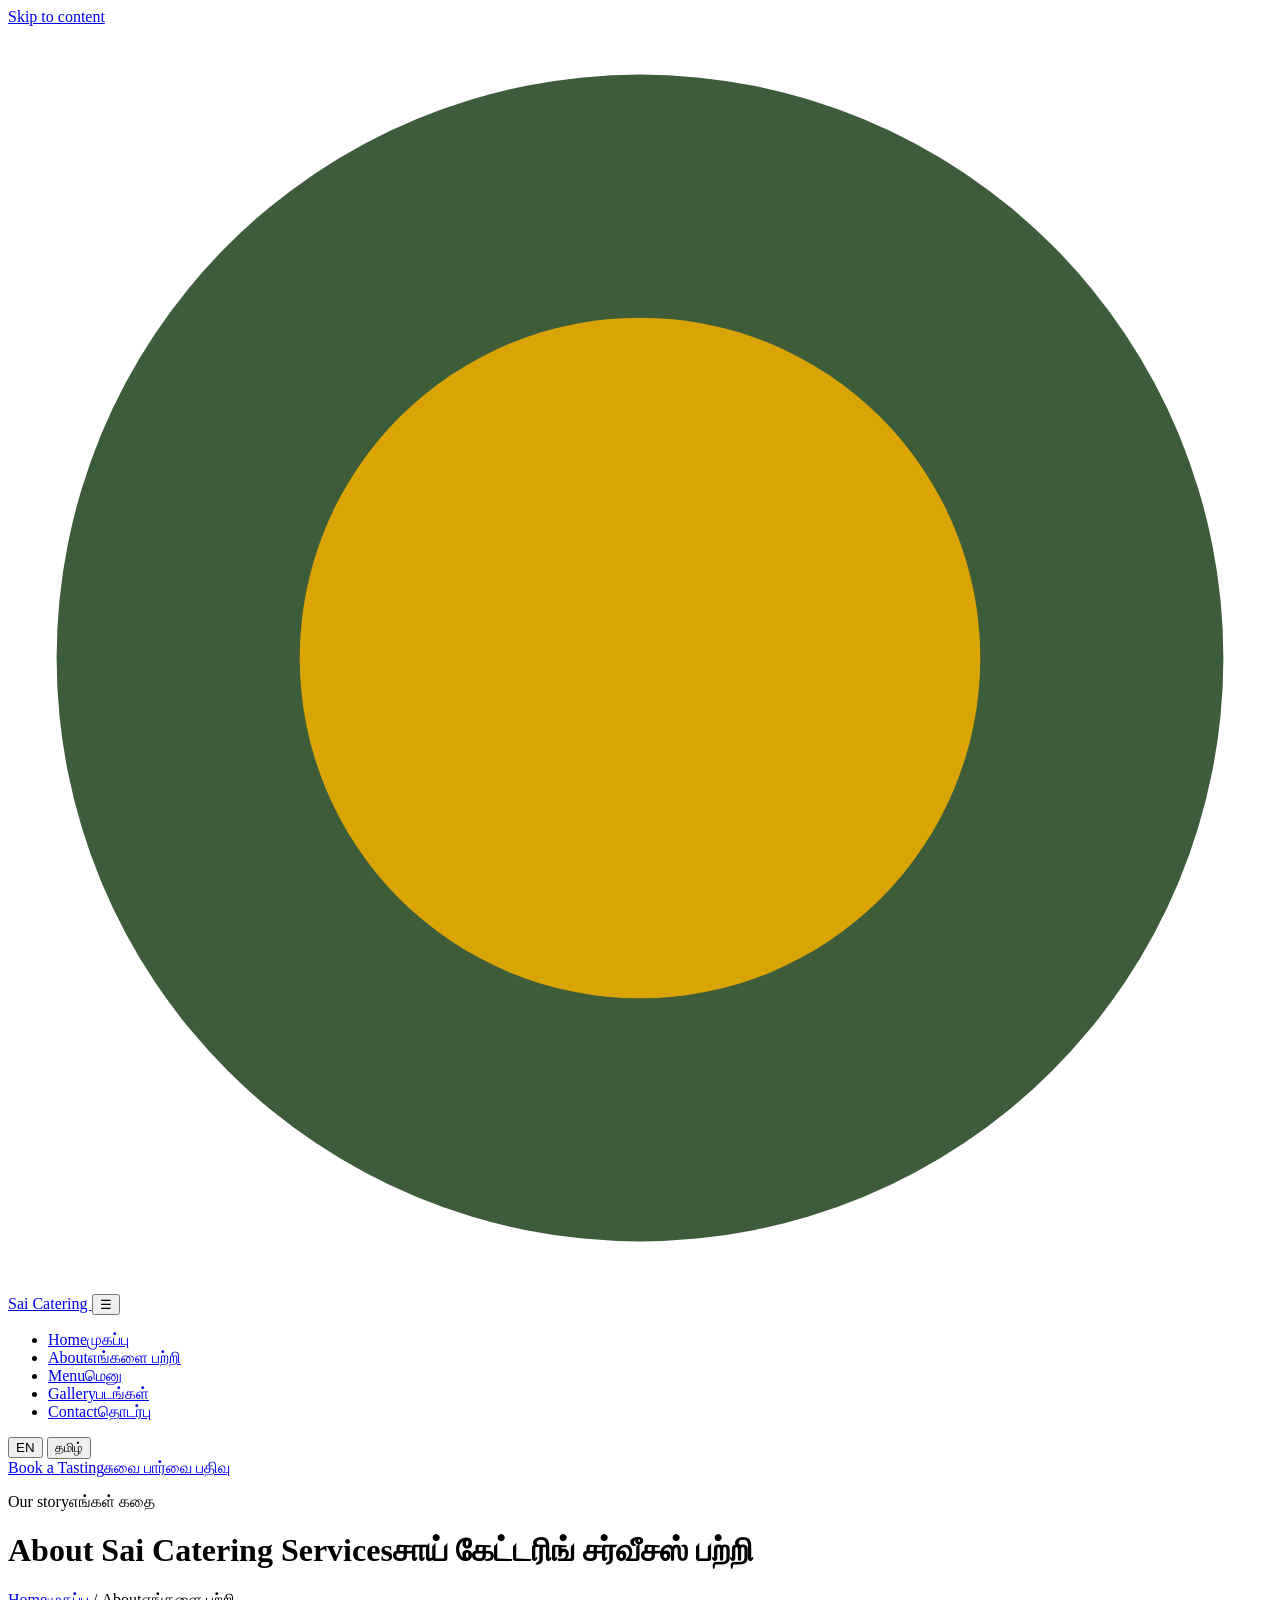
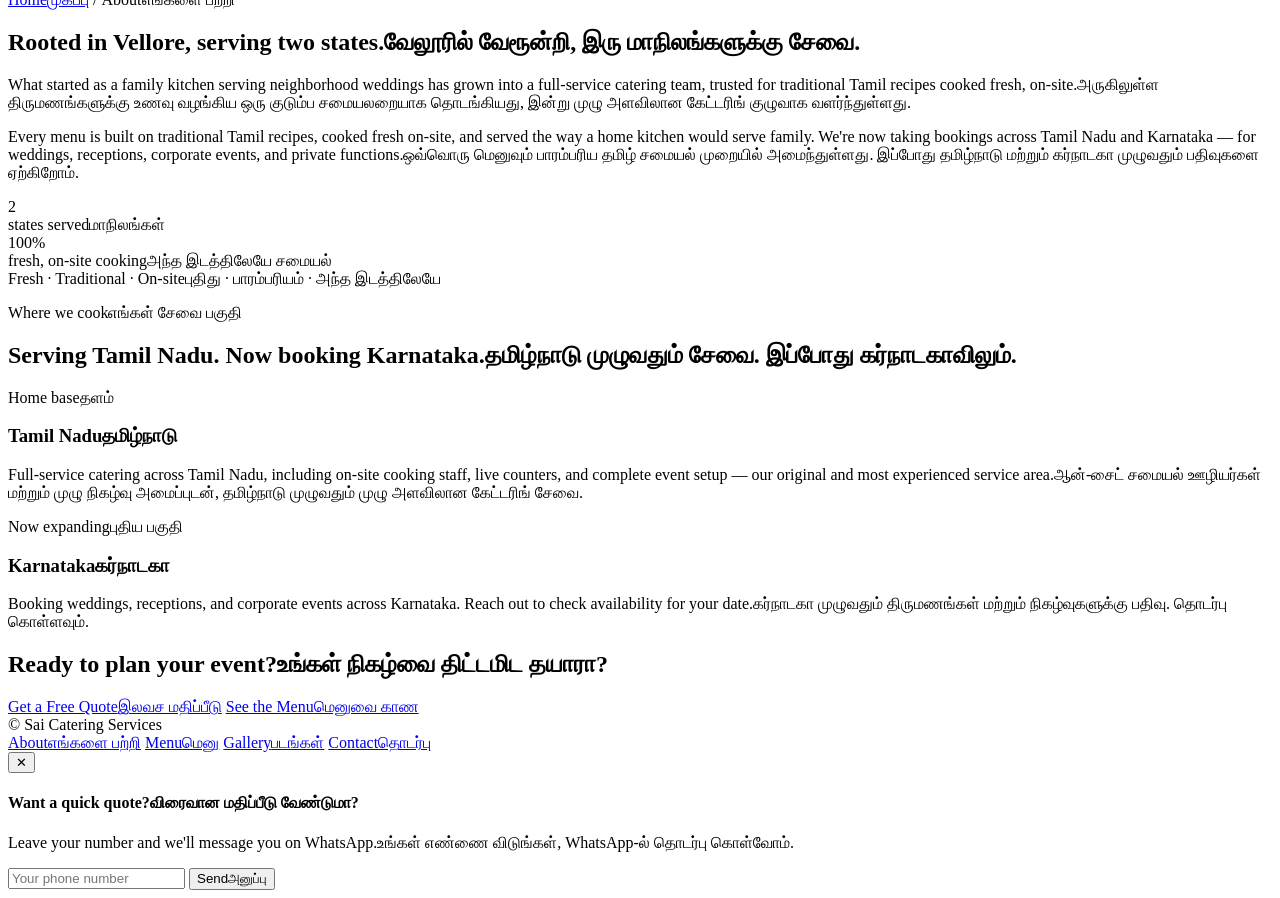
==== about.html @ 8b7ddb93 "Add files via upload" ====
<!DOCTYPE html>
<html lang="en">
<head>
<meta charset="UTF-8">
<meta name="viewport" content="width=device-width, initial-scale=1.0">
<title>About Us | Sai Catering Services</title>
<meta name="description" content="Sai Catering Services began as a family kitchen in Vellore and now caters weddings and events across Tamil Nadu and Karnataka.">
<link rel="canonical" href="https://saicateringservices.com/about.html">
<link rel="stylesheet" href="assets/style.css">
</head>
<body>
<a href="#main" class="skip-link">Skip to content</a>

<header>
  <nav class="nav wrap">
    <a href="index.html" class="brand">
      <svg class="leaf-mark" viewBox="0 0 26 26" fill="none"><circle cx="13" cy="13" r="12" fill="#3D5C3A"/><circle cx="13" cy="13" r="7" fill="#D9A404"/></svg>
      Sai Catering
    </a>
    <button class="nav-toggle" aria-label="Toggle menu" aria-expanded="false" id="navToggle">☰</button>
    <ul class="nav-links" id="navLinks">
      <li><a href="index.html"><span lang-en>Home</span><span lang-ta>முகப்பு</span></a></li>
      <li><a href="about.html" class="active"><span lang-en>About</span><span lang-ta>எங்களை பற்றி</span></a></li>
      <li><a href="menu.html"><span lang-en>Menu</span><span lang-ta>மெனு</span></a></li>
      <li><a href="gallery.html"><span lang-en>Gallery</span><span lang-ta>படங்கள்</span></a></li>
      <li><a href="contact.html"><span lang-en>Contact</span><span lang-ta>தொடர்பு</span></a></li>
    </ul>
    <div class="nav-right">
      <div class="lang-toggle">
        <button type="button" id="btnEn" class="active">EN</button>
        <button type="button" id="btnTa">தமிழ்</button>
      </div>
      <a href="contact.html" class="nav-cta"><span lang-en>Book a Tasting</span><span lang-ta>சுவை பார்வை பதிவு</span></a>
    </div>
  </nav>
</header>

<main id="main">
  <div class="page-banner">
    <p class="eyebrow"><span lang-en>Our story</span><span lang-ta>எங்கள் கதை</span></p>
    <h1><span lang-en>About Sai Catering Services</span><span lang-ta>சாய் கேட்டரிங் சர்வீசஸ் பற்றி</span></h1>
    <p class="crumb"><a href="index.html"><span lang-en>Home</span><span lang-ta>முகப்பு</span></a> / <span lang-en>About</span><span lang-ta>எங்களை பற்றி</span></p>
  </div>

  <section>
    <div class="wrap about-grid">
      <div class="about-copy">
        <h2><span lang-en>Rooted in Vellore, serving two states.</span><span lang-ta class="block">வேலூரில் வேரூன்றி, இரு மாநிலங்களுக்கு சேவை.</span></h2>
        <p><span lang-en>What started as a family kitchen serving neighborhood weddings has grown into a full-service catering team, trusted for traditional Tamil recipes cooked fresh, on-site.</span><span lang-ta>அருகிலுள்ள திருமணங்களுக்கு உணவு வழங்கிய ஒரு குடும்ப சமையலறையாக தொடங்கியது, இன்று முழு அளவிலான கேட்டரிங் குழுவாக வளர்ந்துள்ளது.</span></p>
        <p><span lang-en>Every menu is built on traditional Tamil recipes, cooked fresh on-site, and served the way a home kitchen would serve family. We're now taking bookings across Tamil Nadu and Karnataka — for weddings, receptions, corporate events, and private functions.</span><span lang-ta>ஒவ்வொரு மெனுவும் பாரம்பரிய தமிழ் சமையல் முறையில் அமைந்துள்ளது. இப்போது தமிழ்நாடு மற்றும் கர்நாடகா முழுவதும் பதிவுகளை ஏற்கிறோம்.</span></p>
        <div class="stat-row">
          <div class="stat"><div class="num">2</div><div class="label"><span lang-en>states served</span><span lang-ta>மாநிலங்கள்</span></div></div>
          <div class="stat"><div class="num">100%</div><div class="label"><span lang-en>fresh, on-site cooking</span><span lang-ta>அந்த இடத்திலேயே சமையல்</span></div></div>
        </div>
      </div>
      <div class="about-visual">
        <span class="tag"><span lang-en>Fresh · Traditional · On-site</span><span lang-ta>புதிது · பாரம்பரியம் · அந்த இடத்திலேயே</span></span>
      </div>
    </div>
  </section>

  <section class="area-section">
    <div class="wrap">
      <div class="section-head">
        <p class="eyebrow"><span lang-en>Where we cook</span><span lang-ta>எங்கள் சேவை பகுதி</span></p>
        <h2><span lang-en>Serving Tamil Nadu. Now booking Karnataka.</span><span lang-ta class="block">தமிழ்நாடு முழுவதும் சேவை. இப்போது கர்நாடகாவிலும்.</span></h2>
      </div>
      <div class="area-grid">
        <div class="area-card">
          <span class="pin"><span lang-en>Home base</span><span lang-ta>தளம்</span></span>
          <h3><span lang-en>Tamil Nadu</span><span lang-ta>தமிழ்நாடு</span></h3>
          <p><span lang-en>Full-service catering across Tamil Nadu, including on-site cooking staff, live counters, and complete event setup — our original and most experienced service area.</span><span lang-ta>ஆன்-சைட் சமையல் ஊழியர்கள் மற்றும் முழு நிகழ்வு அமைப்புடன், தமிழ்நாடு முழுவதும் முழு அளவிலான கேட்டரிங் சேவை.</span></p>
        </div>
        <div class="area-card">
          <span class="pin"><span lang-en>Now expanding</span><span lang-ta>புதிய பகுதி</span></span>
          <h3><span lang-en>Karnataka</span><span lang-ta>கர்நாடகா</span></h3>
          <p><span lang-en>Booking weddings, receptions, and corporate events across Karnataka. Reach out to check availability for your date.</span><span lang-ta>கர்நாடகா முழுவதும் திருமணங்கள் மற்றும் நிகழ்வுகளுக்கு பதிவு. தொடர்பு கொள்ளவும்.</span></p>
        </div>
      </div>
    </div>
  </section>

  <section class="cta-section">
    <div class="wrap">
      <h2><span lang-en>Ready to plan your event?</span><span lang-ta class="block">உங்கள் நிகழ்வை திட்டமிட தயாரா?</span></h2>
      <div class="cta-row">
        <a href="contact.html" class="btn-primary"><span lang-en>Get a Free Quote</span><span lang-ta>இலவச மதிப்பீடு</span></a>
        <a href="menu.html" class="btn-ghost"><span lang-en>See the Menu</span><span lang-ta>மெனுவை காண</span></a>
      </div>
    </div>
  </section>
</main>

<footer>
  <div class="footer-inner">
    <div>© <span id="year"></span> Sai Catering Services</div>
    <div class="footer-links">
      <a href="about.html"><span lang-en>About</span><span lang-ta>எங்களை பற்றி</span></a>
      <a href="menu.html"><span lang-en>Menu</span><span lang-ta>மெனு</span></a>
      <a href="gallery.html"><span lang-en>Gallery</span><span lang-ta>படங்கள்</span></a>
      <a href="contact.html"><span lang-en>Contact</span><span lang-ta>தொடர்பு</span></a>
    </div>
  </div>
</footer>

<div class="quote-popup" id="quotePopup" role="dialog" aria-label="Get a quote">
  <button class="qp-close" id="qpClose" aria-label="Close">✕</button>
  <h4><span lang-en>Want a quick quote?</span><span lang-ta>விரைவான மதிப்பீடு வேண்டுமா?</span></h4>
  <p><span lang-en>Leave your number and we'll message you on WhatsApp.</span><span lang-ta>உங்கள் எண்ணை விடுங்கள், WhatsApp-ல் தொடர்பு கொள்வோம்.</span></p>
  <form id="qpForm">
    <input type="tel" id="qpPhone" placeholder="Your phone number" inputmode="tel" required>
    <button type="submit"><span lang-en>Send</span><span lang-ta>அனுப்பு</span></button>
  </form>
</div>

<script src="assets/script.js"></script>
</body>
</html>
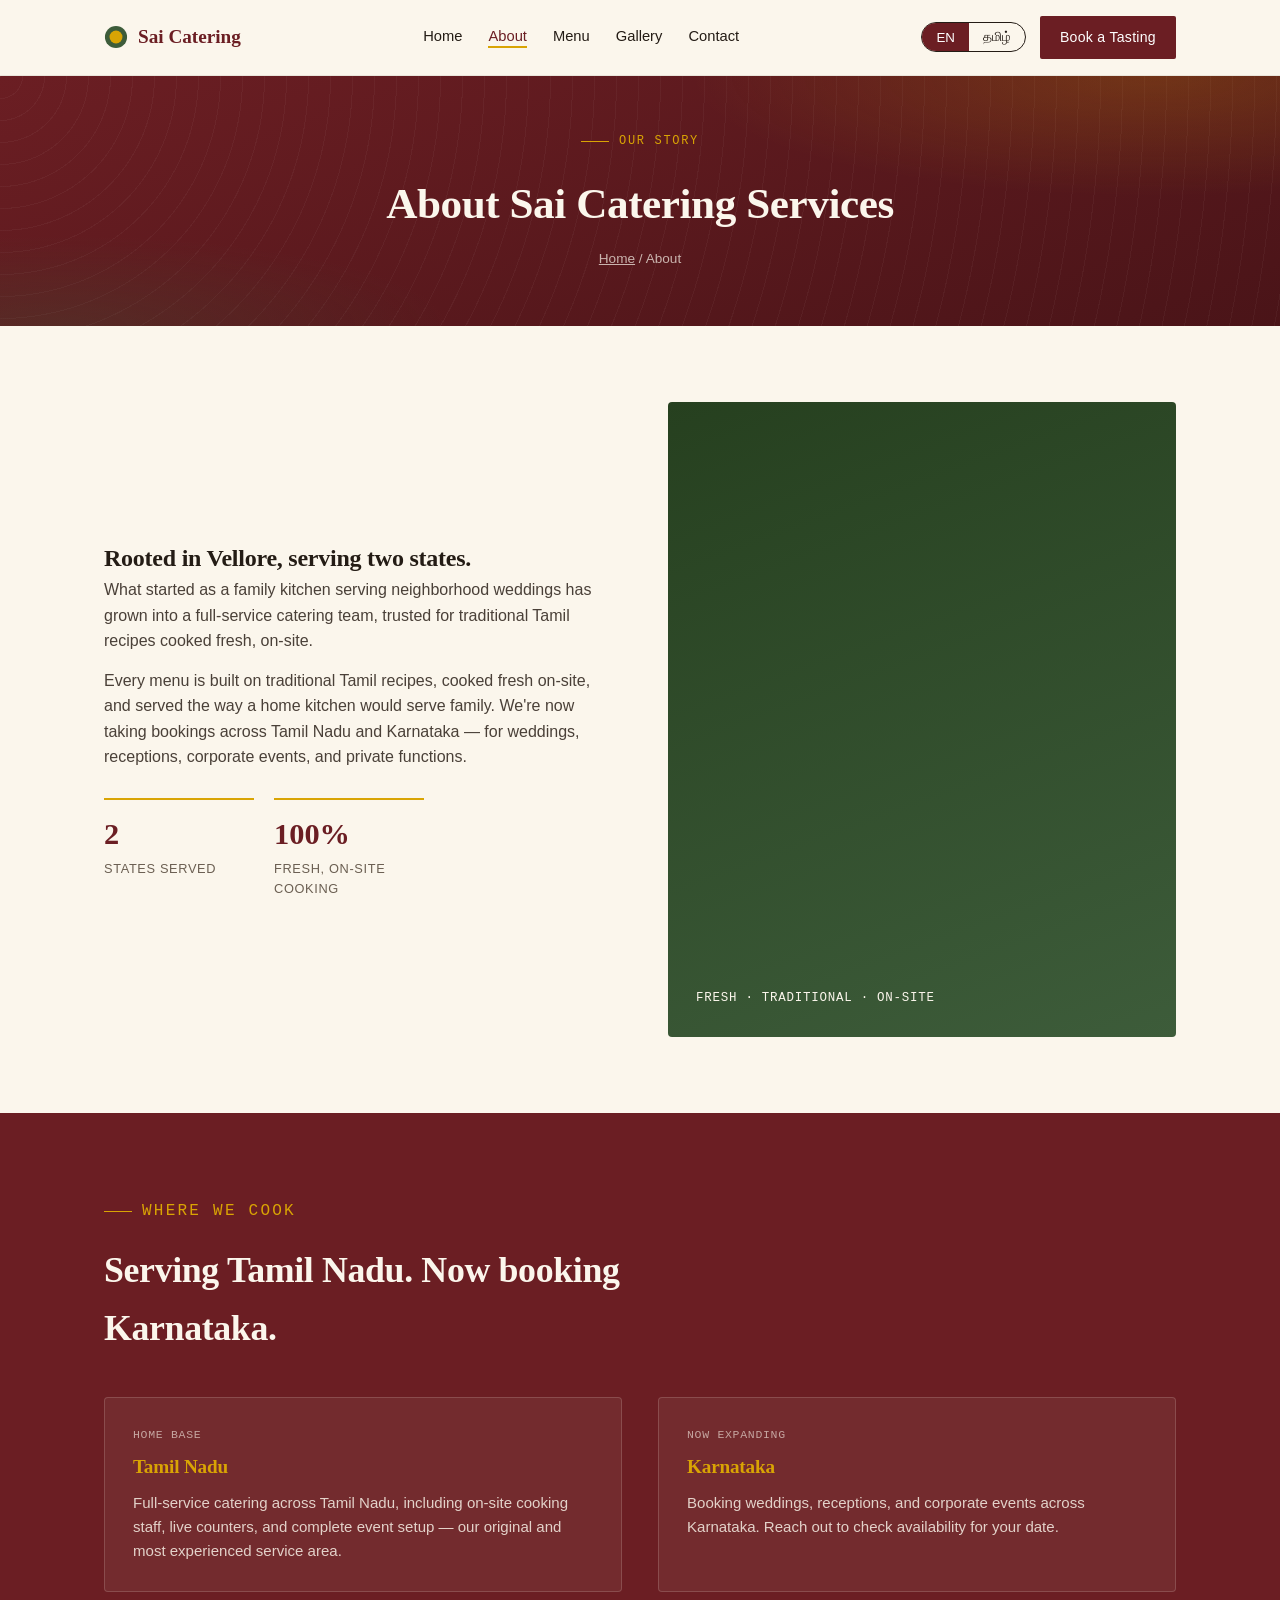
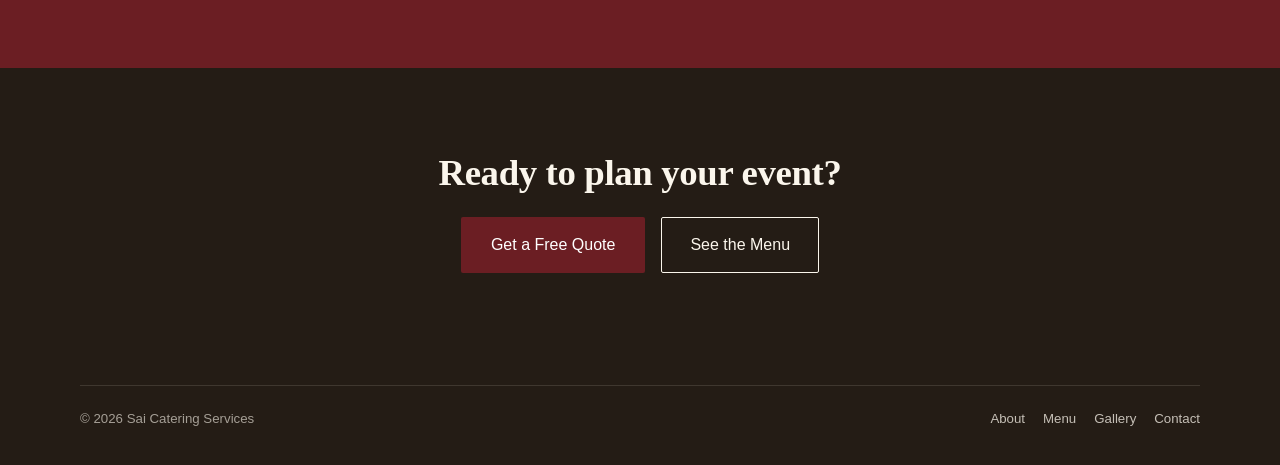
==== commit bc606fe9: "Replace fixes with the full versions from the design session Supersedes the previous scroll-reveal/h" ====
--- a/about.html
+++ b/about.html
@@ -7,6 +7,7 @@
 <meta name="description" content="Sai Catering Services began as a family kitchen in Vellore and now caters weddings and events across Tamil Nadu and Karnataka.">
 <link rel="canonical" href="https://saicateringservices.com/about.html">
 <link rel="stylesheet" href="assets/style.css">
+<noscript><style>body{opacity:1 !important;}</style></noscript>
 </head>
 <body>
 <a href="#main" class="skip-link">Skip to content</a>
--- a/assets/style.css
+++ b/assets/style.css
@@ -0,0 +1,253 @@
+:root{
+  --ivory: #FBF6EC;
+  --ivory-warm: #F3ECDC;
+  --maroon: #6B1E23;
+  --maroon-deep: #4A1418;
+  --turmeric: #D9A404;
+  --leaf: #3D5C3A;
+  --leaf-deep: #26401F;
+  --ink: #241C15;
+  --brass: #B87333;
+  --display: 'Fraunces', Georgia, serif;
+  --body: 'Work Sans', -apple-system, sans-serif;
+  --mono: 'JetBrains Mono', monospace;
+}
+@import url('https://fonts.googleapis.com/css2?family=Fraunces:opsz,wght@9..144,400;9..144,600;9..144,700&family=Work+Sans:wght@300;400;500;600&display=swap');
+
+*{box-sizing:border-box; margin:0; padding:0;}
+html{scroll-behavior:smooth;}
+body{font-family:var(--body); background:var(--ivory); color:var(--ink); line-height:1.6; -webkit-font-smoothing:antialiased;}
+img{max-width:100%; display:block;}
+a{color:inherit;}
+h1,h2,h3{font-family:var(--display); font-weight:600; letter-spacing:-0.01em;}
+.wrap{max-width:1120px; margin:0 auto; padding:0 24px;}
+.skip-link{position:absolute; left:-999px; top:0; background:var(--maroon); color:#fff; padding:12px 20px; z-index:999;}
+.skip-link:focus{left:16px; top:16px;}
+:focus-visible{outline:3px solid var(--turmeric); outline-offset:3px;}
+[lang-ta]{ display:none; }
+html.lang-ta [lang-en]{ display:none; }
+html.lang-ta [lang-ta]{ display:initial; }
+html.lang-ta [lang-ta].inline{ display:inline; }
+html.lang-ta [lang-ta].block{ display:block; }
+
+/* ===== Header / nav ===== */
+header{position:sticky; top:0; z-index:100; background:rgba(251,246,236,0.94); backdrop-filter:blur(8px); border-bottom:1px solid rgba(36,28,21,0.08);}
+.nav{display:flex; align-items:center; justify-content:space-between; padding:16px 24px; gap:12px;}
+.brand{display:flex; align-items:center; gap:10px; font-family:var(--display); font-weight:700; font-size:1.2rem; color:var(--maroon); flex-shrink:0; text-decoration:none;}
+.brand .leaf-mark{width:24px; height:24px; flex-shrink:0;}
+.nav-links{display:flex; gap:26px; list-style:none; font-size:0.92rem; font-weight:500;}
+.nav-links a{text-decoration:none; position:relative; padding-bottom:4px;}
+.nav-links a::after{content:''; position:absolute; left:0; bottom:0; width:0; height:2px; background:var(--turmeric); transition:width .25s ease;}
+.nav-links a:hover::after, .nav-links a.active::after{width:100%;}
+.nav-links a.active{color:var(--maroon);}
+.nav-right{display:flex; align-items:center; gap:14px;}
+.lang-toggle{display:flex; border:1.5px solid var(--ink); border-radius:20px; overflow:hidden; font-family:var(--mono); font-size:0.75rem; font-weight:600;}
+.lang-toggle button{border:none; background:transparent; padding:6px 14px; cursor:pointer; color:var(--ink);}
+.lang-toggle button.active{background:var(--maroon); color:#fff;}
+.nav-cta{background:var(--maroon); color:#fff; padding:10px 20px; border-radius:2px; text-decoration:none; font-weight:500; font-size:0.88rem; letter-spacing:0.02em; transition:background .2s; white-space:nowrap;}
+.nav-cta:hover{background:var(--maroon-deep);}
+.nav-toggle{display:none; background:none; border:none; font-size:1.6rem; color:var(--maroon); cursor:pointer;}
+
+@media(max-width:900px){
+  .nav-links{position:fixed; top:60px; left:0; right:0; background:var(--ivory); flex-direction:column; gap:0; padding:8px 24px 20px; transform:translateY(-140%); transition:transform .3s ease; border-bottom:1px solid rgba(36,28,21,.08); max-height:70vh; overflow-y:auto;}
+  .nav-links.open{transform:translateY(0);}
+  .nav-links li{padding:12px 0; border-bottom:1px solid rgba(36,28,21,.06);}
+  .nav-toggle{display:block;}
+  .nav-cta{display:none;}
+}
+
+/* ===== Buttons ===== */
+.btn-primary{background:var(--maroon); color:#fff; padding:15px 30px; text-decoration:none; font-weight:500; border-radius:2px; transition:transform .2s, background .2s; display:inline-block; border:none; cursor:pointer; font-size:1rem; font-family:var(--body);}
+.btn-primary:hover{background:var(--maroon-deep); transform:translateY(-2px);}
+.btn-secondary{border:1.5px solid var(--ink); color:var(--ink); padding:14px 28px; text-decoration:none; font-weight:500; border-radius:2px; transition:all .2s; display:inline-block;}
+.btn-secondary:hover{background:var(--ink); color:var(--ivory);}
+.btn-ghost{border:1.5px solid var(--ivory); color:var(--ivory); padding:14px 28px; text-decoration:none; border-radius:2px; font-weight:500; display:inline-block;}
+.btn-ghost:hover{background:var(--ivory); color:var(--ink);}
+
+/* ===== Home hero — short, banner-first ===== */
+.hero{position:relative; padding:72px 24px 84px; overflow:hidden;
+  background:
+    radial-gradient(ellipse at 15% 20%, rgba(217,164,4,0.16), transparent 45%),
+    radial-gradient(ellipse at 85% 78%, rgba(61,92,58,0.18), transparent 50%),
+    radial-gradient(ellipse 60% 40% at 92% 8%, rgba(107,30,35,0.10), transparent 60%),
+    repeating-radial-gradient(circle at 0 0, rgba(184,115,51,0.05) 0, rgba(184,115,51,0.05) 1px, transparent 1px, transparent 26px),
+    var(--ivory);
+}
+.hero::before{
+  content:''; position:absolute; right:-8%; top:-10%; width:60%; height:130%;
+  background:
+    radial-gradient(ellipse 55% 30% at 50% 20%, rgba(61,92,58,0.14), transparent 70%),
+    radial-gradient(ellipse 45% 25% at 65% 55%, rgba(61,92,58,0.10), transparent 70%),
+    radial-gradient(ellipse 40% 22% at 35% 82%, rgba(61,92,58,0.08), transparent 70%);
+  transform:rotate(8deg); pointer-events:none;
+}
+.hero-inner{max-width:1120px; margin:0 auto; display:grid; grid-template-columns:1.1fr 0.9fr; gap:50px; align-items:center;}
+.eyebrow{font-family:var(--mono); text-transform:uppercase; letter-spacing:0.14em; font-size:0.75rem; color:var(--leaf-deep); display:flex; align-items:center; gap:10px; margin-bottom:18px;}
+.eyebrow::before{content:''; width:28px; height:1px; background:var(--leaf-deep);}
+.hero h1{font-size:clamp(2.1rem,4.4vw,3.1rem); line-height:1.1; color:var(--ink); margin-bottom:18px;}
+.hero h1 em{font-style:italic; color:var(--maroon);}
+.hero p.lede{font-size:1.05rem; color:#4a4038; max-width:44ch; margin-bottom:26px;}
+.hero-ctas{display:flex; gap:16px; flex-wrap:wrap;}
+
+.thali{position:relative; width:100%; aspect-ratio:1/1; max-width:340px; margin:0 auto;}
+.thali-leaf{position:absolute; inset:0; border-radius:50%; background:radial-gradient(circle at 35% 30%, #4a6b46, var(--leaf-deep) 70%); box-shadow:0 30px 60px -20px rgba(38,64,31,0.5), inset 0 0 0 10px rgba(251,246,236,0.06);}
+.thali-leaf::before{content:''; position:absolute; inset:14px; border-radius:50%; border:1px dashed rgba(251,246,236,0.25);}
+.dollop{position:absolute; border-radius:50%; box-shadow:0 6px 14px rgba(0,0,0,0.18);}
+.d1{width:26%; height:26%; top:12%; left:38%; background:var(--turmeric);}
+.d2{width:19%; height:19%; top:16%; left:14%; background:#E8DAB8;}
+.d3{width:19%; height:19%; top:16%; right:14%; background:var(--brass);}
+.d4{width:22%; height:22%; bottom:14%; left:12%; background:#C4442E;}
+.d5{width:22%; height:22%; bottom:14%; right:12%; background:#8B9E5E;}
+.d6{width:34%; height:20%; bottom:6%; left:33%; background:var(--ivory); border-radius:40% 40% 50% 50%;}
+
+/* ===== Inner-page banner (About / Menu / Gallery / Contact) ===== */
+.page-banner{
+  position:relative; padding:56px 24px; color:var(--ivory); text-align:center; overflow:hidden;
+  background:
+    radial-gradient(ellipse 60% 80% at 90% 0%, rgba(217,164,4,0.20), transparent 60%),
+    radial-gradient(ellipse 50% 60% at 5% 100%, rgba(61,92,58,0.25), transparent 60%),
+    repeating-radial-gradient(circle at 0 0, rgba(251,246,236,0.04) 0, rgba(251,246,236,0.04) 1px, transparent 1px, transparent 22px),
+    linear-gradient(160deg, var(--maroon), var(--maroon-deep));
+}
+.page-banner .eyebrow{color:var(--turmeric); justify-content:center;}
+.page-banner .eyebrow::before{background:var(--turmeric);}
+.page-banner h1{font-size:clamp(2rem,4vw,2.7rem); color:var(--ivory);}
+.page-banner .crumb{margin-top:10px; font-size:0.85rem; color:rgba(251,246,236,0.7);}
+.page-banner .crumb a{text-decoration:underline;}
+
+section{padding:76px 0;}
+.section-head{max-width:640px; margin-bottom:40px;}
+.section-head .eyebrow{color:var(--maroon);}
+.section-head .eyebrow::before{background:var(--maroon);}
+.section-head h2{font-size:clamp(1.7rem,2.8vw,2.3rem); color:var(--ink);}
+.section-head p{color:#4a4038; margin-top:10px; font-size:1rem;}
+.section-head.center{margin-left:auto; margin-right:auto; text-align:center;}
+.section-head.center .eyebrow{justify-content:center;}
+.section-foot{margin-top:32px; text-align:center;}
+
+/* ===== About page ===== */
+.about-grid{display:grid; grid-template-columns:1fr 1fr; gap:56px; align-items:center;}
+.about-copy p{margin-bottom:14px; color:#4a4038;}
+.stat-row{display:grid; grid-template-columns:repeat(2,1fr); gap:20px; margin-top:28px; max-width:320px;}
+.stat{border-top:2px solid var(--turmeric); padding-top:10px;}
+.stat .num{font-family:var(--display); font-size:1.9rem; font-weight:700; color:var(--maroon);}
+.stat .label{font-size:0.8rem; color:#6b5f52; text-transform:uppercase; letter-spacing:0.05em;}
+.about-visual{background:linear-gradient(160deg, var(--leaf-deep), var(--leaf)); border-radius:4px; aspect-ratio:4/5; position:relative; overflow:hidden; display:flex; align-items:flex-end; padding:28px;}
+.about-visual .tag{color:var(--ivory); font-family:var(--mono); font-size:0.78rem; letter-spacing:0.06em; text-transform:uppercase;}
+@media(max-width:820px){ .about-grid{grid-template-columns:1fr;} .about-visual{order:-1; aspect-ratio:16/9;} }
+
+/* ===== Menu / dishes ===== */
+.menu-category{margin-bottom:44px;}
+.menu-category:last-child{margin-bottom:0;}
+.category-label{display:flex; align-items:center; gap:12px; margin-bottom:20px;}
+.category-label .idx{font-family:var(--mono); font-size:0.75rem; color:var(--brass); letter-spacing:0.06em;}
+.category-label h3{font-size:1.2rem; color:var(--maroon);}
+.dish-grid{display:grid; grid-template-columns:repeat(3,1fr); gap:20px;}
+.dish-card{background:var(--ivory); border:1px solid rgba(36,28,21,0.08); border-radius:8px; overflow:hidden; transition:transform .2s ease, box-shadow .2s ease;}
+.dish-card:hover{transform:translateY(-3px); box-shadow:0 14px 30px -14px rgba(36,28,21,0.25);}
+.dish-photo{aspect-ratio:4/3; position:relative; display:flex; align-items:center; justify-content:center;}
+.dish-photo svg{width:62%; height:62%;}
+.dish-name{padding:14px 16px; font-size:0.95rem; font-weight:500; color:var(--ink);}
+@media(max-width:820px){ .dish-grid{grid-template-columns:1fr 1fr;} }
+@media(max-width:520px){ .dish-grid{grid-template-columns:1fr;} }
+
+/* ===== Service area ===== */
+.area-section{background:var(--maroon); color:var(--ivory);}
+.area-section .section-head .eyebrow{color:var(--turmeric);}
+.area-section .section-head .eyebrow::before{background:var(--turmeric);}
+.area-section .section-head h2, .area-section .section-head p{color:var(--ivory);}
+.area-grid{display:grid; grid-template-columns:1fr 1fr; gap:36px;}
+.area-card{background:rgba(251,246,236,0.06); border:1px solid rgba(251,246,236,0.16); padding:28px; border-radius:4px;}
+.area-card h3{font-size:1.2rem; margin-bottom:8px; color:var(--turmeric);}
+.area-card p{color:rgba(251,246,236,0.82); font-size:0.94rem;}
+.area-card .pin{font-family:var(--mono); font-size:0.72rem; letter-spacing:0.06em; text-transform:uppercase; color:rgba(251,246,236,0.6); margin-bottom:8px; display:block;}
+@media(max-width:820px){ .area-grid{grid-template-columns:1fr;} }
+
+/* ===== Our Work / Instagram / Gallery ===== */
+.work-grid{display:grid; grid-template-columns:repeat(4,1fr); gap:16px;}
+.work-card{position:relative; aspect-ratio:9/16; border-radius:6px; overflow:hidden; text-decoration:none; display:block; background:linear-gradient(160deg, var(--leaf), var(--leaf-deep));}
+.work-card:nth-child(4n+2){background:linear-gradient(160deg, #C4442E, var(--maroon-deep));}
+.work-card:nth-child(4n+3){background:linear-gradient(160deg, var(--brass), #7A4A1F);}
+.work-card:nth-child(4n+4){background:linear-gradient(160deg, var(--turmeric), #8a6a02);}
+.work-card .caption{position:absolute; left:0; right:0; bottom:0; padding:14px 12px; background:linear-gradient(0deg, rgba(0,0,0,0.55), transparent); color:#fff; font-size:0.8rem; font-weight:500;}
+.work-card .play{position:absolute; top:12px; right:12px; width:30px; height:30px; border-radius:50%; background:rgba(255,255,255,0.9); display:flex; align-items:center; justify-content:center; color:var(--ink); font-size:0.75rem;}
+.work-note{font-size:0.85rem; color:#6b5f52; margin-top:18px; font-style:italic;}
+@media(max-width:820px){ .work-grid{grid-template-columns:repeat(2,1fr);} }
+
+/* ===== Testimonials ===== */
+.testi-grid{display:grid; grid-template-columns:repeat(2,1fr); gap:24px;}
+.testi{background:var(--ivory-warm); padding:28px 26px; border-radius:4px; border:1px solid rgba(36,28,21,0.08);}
+.testi p{font-style:italic; color:#3a332b; margin-bottom:16px; font-size:0.96rem;}
+.testi .who{font-family:var(--mono); font-size:0.78rem; color:var(--brass); text-transform:uppercase; letter-spacing:0.04em;}
+@media(max-width:820px){ .testi-grid{grid-template-columns:1fr;} }
+
+/* ===== Contact page ===== */
+.contact-grid{display:grid; grid-template-columns:1fr 1fr; gap:48px;}
+.contact-card{background:var(--ivory-warm); border:1px solid rgba(36,28,21,0.08); border-radius:8px; padding:28px;}
+.contact-card h3{font-size:1.1rem; color:var(--maroon); margin-bottom:16px;}
+.contact-row{display:flex; gap:12px; padding:10px 0; border-top:1px solid rgba(36,28,21,0.08); font-size:0.95rem;}
+.contact-row:first-of-type{border-top:none;}
+.contact-row .k{font-family:var(--mono); font-size:0.72rem; text-transform:uppercase; letter-spacing:0.05em; color:#8a7f70; width:90px; flex-shrink:0; padding-top:2px;}
+.map-block{background:linear-gradient(160deg, var(--leaf-deep), var(--leaf)); border-radius:8px; aspect-ratio:4/3; display:flex; align-items:center; justify-content:center; color:var(--ivory); font-family:var(--mono); font-size:0.85rem; text-align:center; padding:24px;}
+@media(max-width:820px){ .contact-grid{grid-template-columns:1fr;} }
+
+/* ===== CTA strip ===== */
+.cta-section{background:var(--ink); color:var(--ivory); text-align:center;}
+.cta-section h2{font-size:clamp(1.8rem,3.4vw,2.3rem); margin-bottom:14px; color:var(--ivory);}
+.cta-section p{color:rgba(251,246,236,0.75); max-width:52ch; margin:0 auto 28px;}
+.cta-row{display:flex; gap:16px; justify-content:center; flex-wrap:wrap;}
+
+footer{background:var(--ink); color:rgba(251,246,236,0.6); padding:36px 24px; font-size:0.83rem;}
+.footer-inner{max-width:1120px; margin:0 auto; display:flex; justify-content:space-between; flex-wrap:wrap; gap:16px; border-top:1px solid rgba(251,246,236,0.12); padding-top:22px;}
+.footer-links{display:flex; gap:18px; flex-wrap:wrap;}
+.footer-links a{text-decoration:none; color:rgba(251,246,236,0.75);}
+.footer-links a:hover{color:var(--ivory);}
+
+@media (prefers-reduced-motion: reduce){ html{scroll-behavior:auto;} *{transition:none !important;} }
+
+/* ===== Motion: scroll reveal, click feedback, page transitions ===== */
+body{opacity:0; transition:opacity .4s ease;}
+body.page-ready{opacity:1;}
+body.page-leaving{opacity:0;}
+
+.reveal{opacity:0; transform:translateY(28px); transition:opacity .7s cubic-bezier(.2,.7,.3,1), transform .7s cubic-bezier(.2,.7,.3,1);}
+.reveal.in-view{opacity:1; transform:translateY(0);}
+.reveal-stagger.in-view .reveal-child{opacity:1; transform:translateY(0);}
+.reveal-child{opacity:0; transform:translateY(20px); transition:opacity .6s ease, transform .6s ease;}
+
+.btn-primary, .btn-secondary, .btn-ghost, .nav-cta{transition:transform .18s ease, background .2s ease, box-shadow .2s ease;}
+.btn-primary:active, .btn-secondary:active, .btn-ghost:active, .nav-cta:active{transform:scale(0.96);}
+.work-card, .dish-card, .testi, .area-card, .contact-card{transition:transform .25s ease, box-shadow .25s ease;}
+.work-card:hover{transform:translateY(-4px) scale(1.02);}
+
+@media (prefers-reduced-motion: reduce){
+  body{opacity:1 !important;}
+  .reveal, .reveal-child{opacity:1 !important; transform:none !important;}
+}
+
+/* ===== Quote popup (soft, delayed, corner) ===== */
+.quote-popup{
+  position:fixed; right:20px; bottom:20px; z-index:200;
+  width:300px; background:var(--ivory); border:1px solid rgba(36,28,21,0.12);
+  border-radius:8px; box-shadow:0 20px 45px -12px rgba(36,28,21,0.35);
+  padding:22px 20px; transform:translateY(140%); opacity:0; transition:transform .5s ease, opacity .5s ease;
+}
+.quote-popup.show{transform:translateY(0); opacity:1;}
+.quote-popup .qp-close{
+  position:absolute; top:8px; right:8px; z-index:5;
+  width:28px; height:28px; display:flex; align-items:center; justify-content:center;
+  background:var(--ivory-warm); border:1px solid rgba(36,28,21,0.1); border-radius:50%;
+  font-size:0.95rem; color:#5a4f42; cursor:pointer; line-height:1; padding:0;
+}
+.quote-popup .qp-close:hover{background:rgba(36,28,21,0.08);}
+.quote-popup h4{font-family:var(--display); font-size:1.05rem; color:var(--maroon); margin:0 34px 6px 0;}
+.quote-popup p{font-size:0.85rem; color:#4a4038; margin-bottom:14px;}
+.quote-popup form{display:flex; gap:8px;}
+.quote-popup input{flex:1; min-width:0; padding:10px 12px; border:1px solid rgba(36,28,21,0.2); border-radius:4px; font-size:0.88rem; font-family:var(--body);}
+.quote-popup button{background:var(--maroon); color:#fff; border:none; padding:10px 16px; border-radius:4px; font-size:0.85rem; font-weight:600; cursor:pointer; white-space:nowrap;}
+.quote-popup button:hover{background:var(--maroon-deep);}
+@media(max-width:480px){
+  .quote-popup{ left:16px; right:16px; width:auto; bottom:calc(16px + env(safe-area-inset-bottom, 0px)); }
+  .quote-popup form{flex-direction:column;}
+  .quote-popup button{width:100%;}
+}
